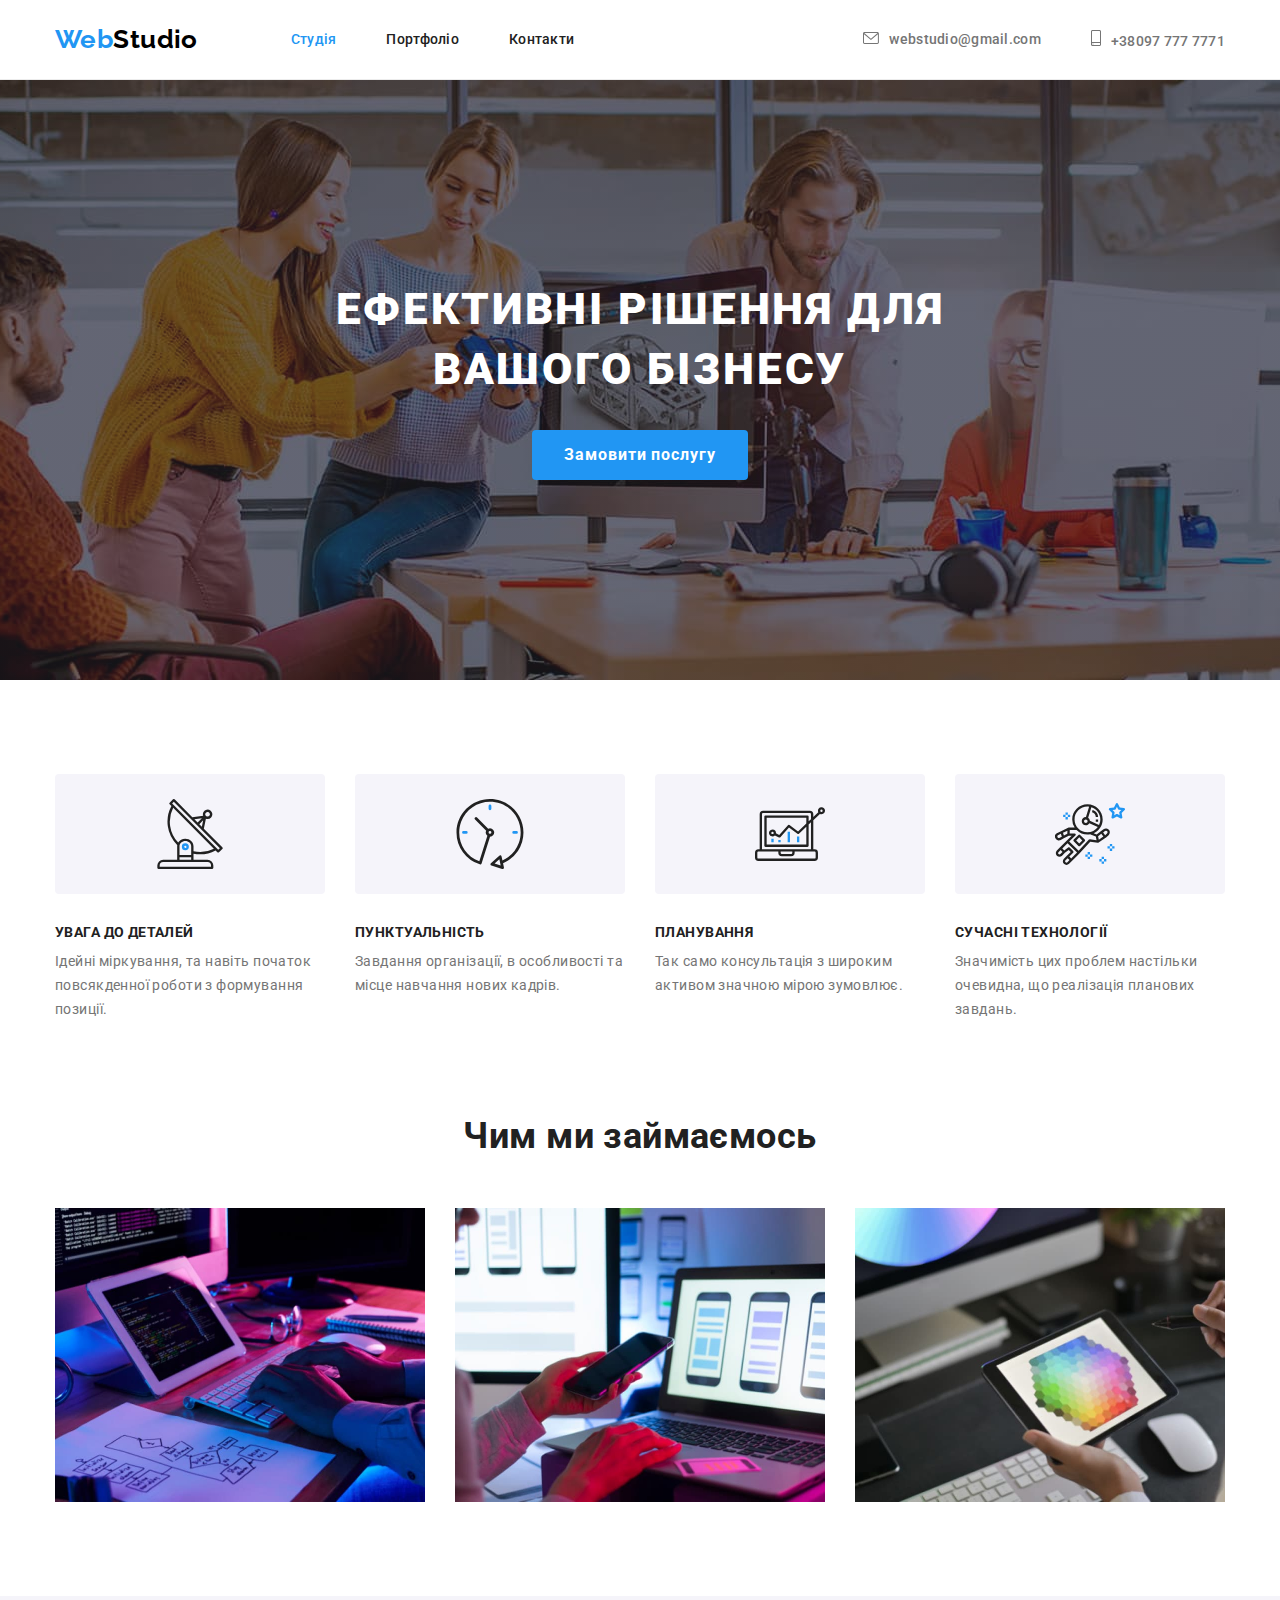
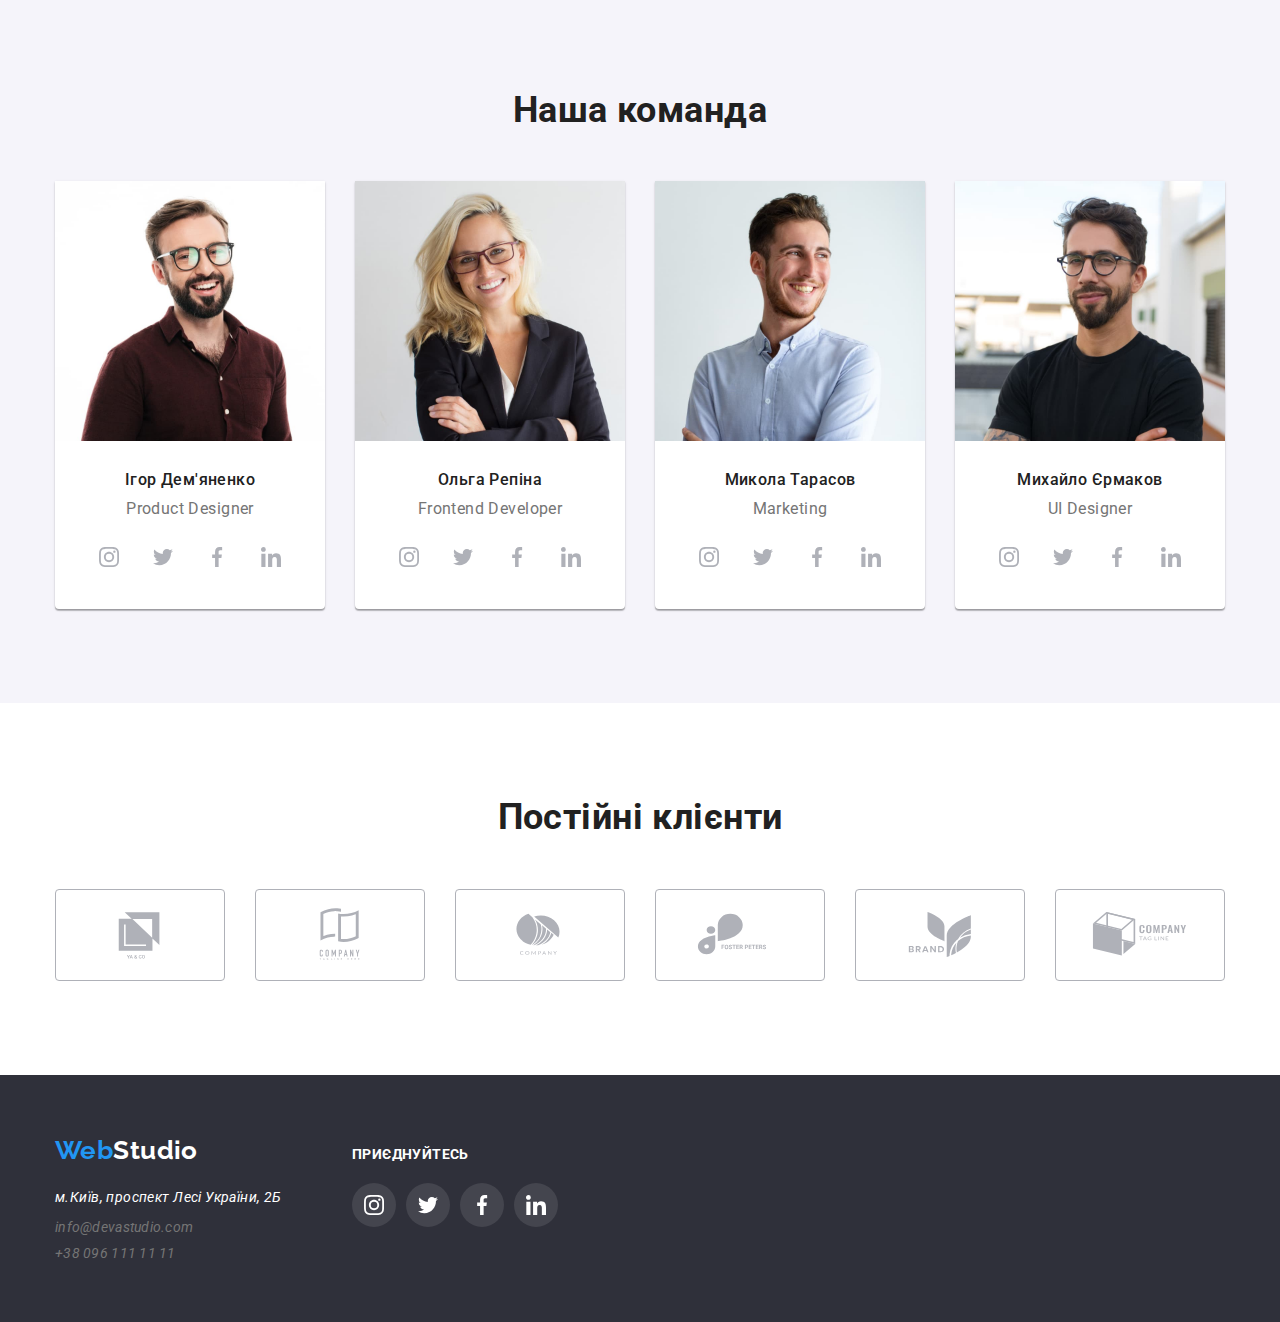
==== index.html @ 2c48ddda "Initial commit" ====
<!DOCTYPE html>
<html lang="uk">
  <head>
    <meta charset="UTF-8" />
    <meta http-equiv="X-UA-Compatible" content="IE=edge" />
    <meta name="viewport" content="width=device-width, initial-scale=1.0" />
    <link rel="preconnect" href="https://fonts.googleapis.com" />
    <link rel="preconnect" href="https://fonts.gstatic.com" crossorigin />
    <link
      href="https://fonts.googleapis.com/css2?family=Raleway:wght@700&family=Roboto:wght@400;500;700;900&display=swap"
      rel="stylesheet"
    />
    <link rel="stylesheet" href="./css/normalize.css" />
    <link rel="stylesheet" href="./css/styles.css" />
    <title>Home Work</title>
    <link rel="icon" type="image/x-icon" href="./images/ua.png" />
  </head>
  <body>
    <header class="header">
      <div class="container flex">
        <nav class="flex">
          <a href="./index.html" class="webstudio webstudio-header">
            Web<span class="studio">Studio</span>
          </a>
          <ul class="bar-flex">
            <li class="bar-item">
              <a href="./index.html" class="link current">Студія</a>
            </li>
            <li class="bar-item">
              <a href="./portfolio.html" class="link">Портфоліо</a>
            </li>
            <li class="bar-item"><a href="#" class="link">Контакти</a></li>
          </ul>
        </nav>
        <ul class="list-contact flex">
          <li class="contact">
            <a href="mailto:webstudio@gmail.com" class="link-contact">
              <svg class="header-mail-icon" width="16px" height="12px">
                <use href="./images/icons.svg#mail"></use></svg
              >webstudio@gmail.com</a
            >
          </li>
          <li class="contact">
            <a href="tel:+380977777771" class="link-contact">
              <svg class="header-tel-icon" width="10px" height="16px">
                <use href="./images/icons.svg#tel"></use></svg
              >+38097 777 7771</a
            >
          </li>
        </ul>
      </div>
    </header>
    <main>
      <section class="section about-overlay">
        <div class="container-title container">
          <h1 class="main-title">Ефективні рішення для вашого бізнесу</h1>
          <button type="button" class="btn">Замовити послугу</button>
        </div>
      </section>
      <section class="section">
        <div class="container">
          <h2 class="visually-hidden">Наші особливості</h2>
          <ul class="flex-box">
            <li class="about-box">
              <div class="about-icon-wrap">
                <svg class="about-icon">
                  <use
                    href="./images/icons.svg#antenna"
                    width="70"
                    height="70"
                  ></use>
                </svg>
              </div>
              <h3 class="title">Увага до деталей</h3>
              <p class="post">
                Ідейні міркування, та навіть початок повсякденної роботи з
                формування позиції.
              </p>
            </li>
            <li class="about-box">
              <div class="about-icon-wrap">
                <svg class="about-icon">
                  <use
                    href="./images/icons.svg#clock"
                    width="70"
                    height="70"
                  ></use>
                </svg>
              </div>
              <h3 class="title">Пунктуальність</h3>
              <p class="post">
                Завдання організації, в особливості та місце навчання нових
                кадрів.
              </p>
            </li>
            <li class="about-box">
              <div class="about-icon-wrap">
                <svg class="about-icon">
                  <use
                    href="./images/icons.svg#diagram"
                    width="70"
                    height="70"
                  ></use>
                </svg>
              </div>
              <h3 class="title">Планування</h3>
              <p class="post">
                Так само консультація з широким активом значною мірою зумовлює.
              </p>
            </li>
            <li class="about-box">
              <div class="about-icon-wrap">
                <svg class="about-icon">
                  <use
                    href="./images/icons.svg#astronaut"
                    width="70"
                    height="70"
                  ></use>
                </svg>
              </div>
              <h3 class="title">Сучасні технології</h3>
              <p class="post">
                Значимість цих проблем настільки очевидна, що реалізація
                планових завдань.
              </p>
            </li>
          </ul>
        </div>
      </section>
      <section class="section section-about">
        <div class="container">
          <h2 class="title-about">Чим ми займаємось</h2>
          <ul class="flex-about">
            <li>
              <img
                src="./images/box1.jpg"
                alt="Робота за компютером"
                width="370"
                height="290"
              />
            </li>
            <li>
              <img
                src="./images/box2.jpg"
                alt="Робота з телефоном"
                width="370"
                height="290"
              />
            </li>
            <li>
              <img
                src="./images/box3.jpg"
                alt="Робота на планшеті"
                width="370"
                height="290"
              />
            </li>
          </ul>
        </div>
      </section>
      <section class="section our-team">
        <div class="container">
          <h2 class="title-about">Наша команда</h2>
          <ul class="flex-team">
            <li class="team-card">
              <img
                src="./images/igor1.jpg"
                alt="Ігор Демяненко"
                width="270"
                height="260"
              />
              <div class="team-box">
                <h2 class="team-title">Ігор Дем'яненко</h2>
                <p class="team-subtitle">Product Designer</p>
                <ul class="team-socials-list list">
                  <li class="team-socials-item">
                    <a href="" class="team-socials-link link">
                      <svg
                        class="team-socials-icon"
                        aria-label="instagram"
                        width="20px"
                        height="20px"
                      >
                        <use href="./images/icons.svg#instagram"></use>
                      </svg>
                    </a>
                  </li>
                  <li class="team-socials-item">
                    <a href="" class="team-socials-link link">
                      <svg
                        class="team-socials-icon"
                        aria-label="twitter"
                        width="20px"
                        height="20px"
                      >
                        <use href="./images/icons.svg#twitter"></use>
                      </svg>
                    </a>
                  </li>
                  <li class="team-socials-item">
                    <a href="" class="team-socials-link link">
                      <svg
                        class="team-socials-icon"
                        aria-label="facebook"
                        width="20px"
                        height="20px"
                      >
                        <use href="./images/icons.svg#facebook"></use>
                      </svg>
                    </a>
                  </li>
                  <li class="team-socials-item">
                    <a href="" class="team-socials-link">
                      <svg
                        class="team-socials-icon"
                        aria-label="linkedin"
                        width="20px"
                        height="20px"
                      >
                        <use href="./images/icons.svg#linkedin"></use>
                      </svg>
                    </a>
                  </li>
                </ul>
              </div>
            </li>

            <li class="team-card">
              <img
                src="./images/olga2.jpg"
                alt="Ольга Репіна"
                width="270"
                height="260"
              />
              <div class="team-box">
                <h2 class="team-title">Ольга Репіна</h2>
                <p class="team-subtitle">Frontend Developer</p>
                <ul class="team-socials-list list">
                  <li class="team-socials-item">
                    <a href="" class="team-socials-link link">
                      <svg
                        class="team-socials-icon"
                        aria-label="instagram"
                        width="20px"
                        height="20px"
                      >
                        <use href="./images/icons.svg#instagram"></use>
                      </svg>
                    </a>
                  </li>
                  <li class="team-socials-item">
                    <a href="" class="team-socials-link link">
                      <svg
                        class="team-socials-icon"
                        aria-label="twitter"
                        width="20px"
                        height="20px"
                      >
                        <use href="./images/icons.svg#twitter"></use>
                      </svg>
                    </a>
                  </li>
                  <li class="team-socials-item">
                    <a href="" class="team-socials-link link">
                      <svg
                        class="team-socials-icon"
                        aria-label="facebook"
                        width="20px"
                        height="20px"
                      >
                        <use href="./images/icons.svg#facebook"></use>
                      </svg>
                    </a>
                  </li>
                  <li class="team-socials-item">
                    <a href="" class="team-socials-link">
                      <svg
                        class="team-socials-icon"
                        aria-label="linkedin"
                        width="20px"
                        height="20px"
                      >
                        <use href="./images/icons.svg#linkedin"></use>
                      </svg>
                    </a>
                  </li>
                </ul>
              </div>
            </li>
            <li class="team-card">
              <img
                src="./images/mikola3.jpg"
                alt="Микола Тарасов"
                width="270"
                height="260"
              />
              <div class="team-box">
                <h2 class="team-title">Микола Тарасов</h2>
                <p class="team-subtitle">Marketing</p>
                <ul class="team-socials-list list">
                  <li class="team-socials-item">
                    <a href="" class="team-socials-link link">
                      <svg
                        class="team-socials-icon"
                        aria-label="instagram"
                        width="20px"
                        height="20px"
                      >
                        <use href="./images/icons.svg#instagram"></use>
                      </svg>
                    </a>
                  </li>
                  <li class="team-socials-item">
                    <a href="" class="team-socials-link link">
                      <svg
                        class="team-socials-icon"
                        aria-label="twitter"
                        width="20px"
                        height="20px"
                      >
                        <use href="./images/icons.svg#twitter"></use>
                      </svg>
                    </a>
                  </li>
                  <li class="team-socials-item">
                    <a href="" class="team-socials-link link">
                      <svg
                        class="team-socials-icon"
                        aria-label="facebook"
                        width="20px"
                        height="20px"
                      >
                        <use href="./images/icons.svg#facebook"></use>
                      </svg>
                    </a>
                  </li>
                  <li class="team-socials-item">
                    <a href="" class="team-socials-link">
                      <svg
                        class="team-socials-icon"
                        aria-label="linkedin"
                        width="20px"
                        height="20px"
                      >
                        <use href="./images/icons.svg#linkedin"></use>
                      </svg>
                    </a>
                  </li>
                </ul>
              </div>
            </li>
            <li class="team-card">
              <img
                src="./images/miha4.jpg"
                alt="Михайло Єрмаков"
                width="270"
                height="260"
              />
              <div class="team-box">
                <h2 class="team-title">Михайло Єрмаков</h2>
                <p class="team-subtitle">UI Designer</p>
                <ul class="team-socials-list list">
                  <li class="team-socials-item">
                    <a href="" class="team-socials-link link">
                      <svg
                        class="team-socials-icon"
                        aria-label="instagram"
                        width="20px"
                        height="20px"
                      >
                        <use href="./images/icons.svg#instagram"></use>
                      </svg>
                    </a>
                  </li>
                  <li class="team-socials-item">
                    <a href="" class="team-socials-link link">
                      <svg
                        class="team-socials-icon"
                        aria-label="twitter"
                        width="20px"
                        height="20px"
                      >
                        <use href="./images/icons.svg#twitter"></use>
                      </svg>
                    </a>
                  </li>
                  <li class="team-socials-item">
                    <a href="" class="team-socials-link link">
                      <svg
                        class="team-socials-icon"
                        aria-label="facebook"
                        width="20px"
                        height="20px"
                      >
                        <use href="./images/icons.svg#facebook"></use>
                      </svg>
                    </a>
                  </li>
                  <li class="team-socials-item">
                    <a href="" class="team-socials-link">
                      <svg
                        class="team-socials-icon"
                        aria-label="linkedin"
                        width="20px"
                        height="20px"
                      >
                        <use href="./images/icons.svg#linkedin"></use>
                      </svg>
                    </a>
                  </li>
                </ul>
              </div>
            </li>
          </ul>
        </div>
      </section>
      <!-- ==================CLIENTS NEWWW ====================-->
      <section class="clients section">
        <div class="container">
          <h2 class="title-about">Постійні клієнти</h2>
          <ul class="clients-list">
            <li class="clients-item">
              <a class="clients-link link" href="">
                <svg class="clients-icon" width="106px" height="60px">
                  <use href="./images/icons.svg#client-1"></use>
                </svg>
              </a>
            </li>
            <li class="clients-item">
              <a class="clients-link link" href="">
                <svg class="clients-icon" width="106px" height="60px">
                  <use href="./images/icons.svg#client-2"></use>
                </svg>
              </a>
            </li>
            <li class="clients-item">
              <a class="clients-link link" href="">
                <svg class="clients-icon" width="106px" height="60px">
                  <use href="./images/icons.svg#client-3"></use>
                </svg>
              </a>
            </li>
            <li class="clients-item">
              <a class="clients-link link" href="">
                <svg class="clients-icon" width="106px" height="60px">
                  <use href="./images/icons.svg#client-4"></use>
                </svg>
              </a>
            </li>
            <li class="clients-item">
              <a class="clients-link link" href="">
                <svg class="clients-icon" width="106px" height="60px">
                  <use href="./images/icons.svg#client-5"></use>
                </svg>
              </a>
            </li>
            <li class="clients-item">
              <a class="clients-link link" href="">
                <svg class="clients-icon" width="106px" height="60px">
                  <use href="./images/icons.svg#client-6"></use>
                </svg>
              </a>
            </li>
          </ul>
        </div>
      </section>
    </main>
    <footer class="footer">
      <div class="container foot-flex">
        <div class="footer-contacts">
          <a href="./index.html" class="webstudio-foot">
            Web<span class="studio1">Studio</span>
          </a>
          <address>
            <ul class="contact-footer">
              <li class="contact-footer-list">
                <a
                  href="https://goo.gl/maps/MZTLetNRjhChJhsN8"
                  target="_blank"
                  rel="noopener noreferrer nofollow"
                  class="address"
                >
                  м.Київ, проспект Лесі України, 2Б
                </a>
              </li>
              <li class="contact contact-footer-list">
                <a
                  href="mailto:info@devstudio.com"
                  lang="en"
                  class="link-contact link-contact-foot"
                >
                  info@devastudio.com
                </a>
              </li>
              <li class="contact contact-footer-list">
                <a
                  href="tel:+380961111111"
                  class="link-contact link-contact-foot"
                  >+38 096 111 11 11</a
                >
              </li>
            </ul>
          </address>
        </div>
        <div class="footer-social">
          <strong class="footer-box-title">приєднуйтесь</strong>
          <ul class="footer-socials-list">
            <li class="footer-socials-item">
              <a href="" class="footer-socials-link link">
                <svg class="footer-socials-icon" width="20px" height="20px">
                  <use href="./images/icons.svg#instagram"></use>
                </svg>
              </a>
            </li>
            <li class="footer-socials-item">
              <a href="" class="footer-socials-link link">
                <svg class="footer-socials-icon" width="20px" height="20px">
                  <use href="./images/icons.svg#twitter"></use>
                </svg>
              </a>
            </li>
            <li class="footer-socials-item">
              <a href="" class="footer-socials-link link">
                <svg class="footer-socials-icon" width="20px" height="20px">
                  <use href="./images/icons.svg#facebook"></use>
                </svg>
              </a>
            </li>
            <li class="footer-socials-item">
              <a href="" class="footer-socials-link">
                <svg class="footer-socials-icon" width="20px" height="20px">
                  <use href="./images/icons.svg#linkedin"></use>
                </svg>
              </a>
            </li>
          </ul>
        </div>
      </div>
    </footer>
    <!-- ==================JS========================== -->
  </body>
</html>
---- css/styles.css ----
/**VARIABLE**/

:root {
   --main-color: #212121;
   --text-size: 14px;
   --letter-spacing: 0.03em;
   --title-color: #757575;
   --main-backround: #FFF;
   --secondary-background: #2F303A;
   --third-background: #F5F4FA;
   --black-color: #000;
   --blue-color: #2196F3;
   --social-color: #AFB1B8;
   --social-background: #2196F3;
   --footer-socials: rgba(255, 255, 255, 0.1);
   ;
   --primary-font: 'Roboto',
      sans-serif;
   --secondary-font: 'Raleway',
      sans-serif;
   --conteiner-size: 1200px;
}

body {
   font-family: var(--primary-font);
   font-size: var(--text-size);
   letter-spacing: var(--letter-spacing);
   background-color: var(--main-background);
   font-style: normal;
}

ul {
   list-style: none;
}

h1,
h2,
h3,
h4,
p,
ul {
   margin: 0;
   padding: 0;
}

a {
   text-decoration: none;
   /* font-style: normal; */
}

img {
   display: block;
   max-width: 100%;
   height: auto;
}

/* ==================Header============================ */
.container {
   width: 1200px;
   padding: 0 15px;
   margin-left: auto;
   margin-right: auto;
}

.flex {
   display: flex;
   align-items: center;
}

.list-contact {
   margin-left: auto;
}

.header {
   height: 80px;
   border-bottom: 1px solid #ECECEC;
}

.bar-flex {
   display: flex;
}

.bar-flex .bar-item:not(:last-child) {
   margin-right: 50px;
}

.list-contact .contact:not(:last-child) {
   margin-right: 50px;
}

/* ================================================== */

.section {
   padding: 94px 0;
}

/* ============================WebStudio=============================== */

.webstudio,
.webstudio-foot {
   font-family: var(--secondary-font);
   font-weight: 700;
   font-size: 26px;
   line-height: 1.19;
   color: var(--blue-color);
}

.webstudio-header {
   margin-right: 93px;
   padding-top: 24px;
   padding-bottom: 25px;
}

.studio {
   color: var(--black-color);
}

.studio1 {
   color: var(--main-backround);
}

.link {
   color: var(--main-color);
}

.link-contact,
.link-contact-footer {
   color: var(--title-color);
}

.link,
.link-contact {
   font-size: var(--text-size);
   line-height: 1.14;
   letter-spacing: 0.02em;
   font-weight: 500;
}

.contact {
   color: var(--title-color);
   font-weight: 500;
}

/* =============icons=============== */
.header-tel-icon,
.header-mail-icon {
   margin-right: 10px;
   fill: currentColor;
}

.current {
   color: var(--blue-color);
}

.link:hover,
.link-contact:hover,
.link-contact-footer:hover,
.link:focus,
.link-contact:focus,
.link-contact-footer:focus {
   color: var(--blue-color);
}

.container-title {
   text-align: center;
}

.about-overlay {
   max-width: 1600px;
   height: 600px;
   background-color: var(--secondary-background);
   padding: 200px 0;
   margin-left: auto;
   margin-right: auto;
   background-image: linear-gradient(rgba(47, 48, 58, 0.4),
         rgba(47, 48, 58, 0.4)),
      url('../images/back-img.jpg');
   background-repeat: no-repeat;
   background-position: center;
}

.main-title {
   text-transform: uppercase;
   font-weight: 900;
   font-size: 44px;
   line-height: 1.36;
   letter-spacing: 0.06em;
   color: var(--main-backround);
   margin-bottom: 30px;
   width: 696px;
   margin-left: auto;
   margin-right: auto;
}

.btn {
   font-family: inherit;
   cursor: pointer;
   font-weight: 700;
   font-size: 16px;
   background-color: var(--blue-color);
   color: var(--main-backround);
   padding: 10px 32px;
   border: none;
   border-radius: 4px;
   letter-spacing: 0.06em;
   line-height: 30px;
}

.btn:hover,
btn:focus {
   box-shadow: 0px 4px 4px rgba(0, 0, 0, 0.15);
   background-color: #1270bd;
   transition: 0.3s;
}

/* ==================================================================== */
.visually-hidden {
   position: absolute;
   white-space: nowrap;
   width: 1px;
   height: 1px;
   overflow: hidden;
   border: 0;
   padding: 0;
   clip: rect(0 0 0 0);
   clip-path: inset(50%);
   margin: -1px;
}

/* =========icons=========== */
.about-icon-wrap {
   display: flex;
   justify-content: center;
   align-items: center;
   width: 270px;
   height: 120px;
   margin-bottom: 30px;
   background: var(--third-background);
   border-radius: 4px;
}

.about-icon {
   width: 70px;
   height: 70px;
}

.flex-box {
   display: flex;
   gap: 30px;
}

.about-box {
   width: 270px;
}

.section-about {
   padding-top: 0;
}

.title {
   font-weight: 700;
   font-size: var(--text-size);
   line-height: 16px;
   text-transform: uppercase;
   color: var(--main-color);
   margin-bottom: 10px;
}

.post {
   font-size: var(--text-size);
   line-height: 1.71;
   color: var(--title-color);
}

.title-about {
   font-weight: 700;
   font-size: 36px;
   line-height: 1.16;
   color: var(--main-color);
   text-align: center;
   margin: 0 0 50px;
}

.flex-about {
   display: flex;
   gap: 30px;
   margin: 0;
   padding: 0;
}

/* =================================================== */
.our-team {
   background-color: var(--third-background);
}

.team-title {
   font-weight: 500;
   font-size: 16px;
   line-height: 1.18;
   color: var(--main-color);
   margin-top: 30px;
   margin-bottom: 10px;
}

.team-subtitle {
   color: var(--title-color);
   font-size: 16px;
   line-height: 1.18;
   margin-bottom: 16px;
}

.team-card {
   background: #FFFFFF;
   box-shadow: 0px 1px 3px rgba(0, 0, 0, 0.12), 0px 1px 1px rgba(0, 0, 0, 0.14), 0px 2px 1px rgba(0, 0, 0, 0.2);
   border-radius: 0px 0px 4px 4px;
   text-align: center;
}

.flex-team {
   display: flex;
   gap: 30px;
}

/* =========social-link=================== */

.team-socials-list {
   display: flex;
   justify-content: center;
   margin: 16px auto 0;
}

.team-socials-item {
   width: 44px;
   height: 44px;
}

.team-socials-link {
   display: flex;
   justify-content: center;
   align-items: center;
   width: 100%;
   height: 100%;
   color: var(--social-color);
}

.team-socials-item:not(:last-child),
.footer-socials-item:not(:last-child) {
   margin-right: 10px;
}

.team-socials-link:hover,
.team-socials-link:focus {
   border-radius: 50px;
   background-color: var(--social-background);
   color: var(--main-backround);
}

.team-socials-icon {
   fill: currentColor;
}


/* ======================Clients================================ */

.clients-list {
   display: flex;
}

.clients-item {
   width: 170px;
   height: 92px;
}

.clients-item:not(:last-child) {
   margin-right: 30px;
}

.clients-link {
   display: flex;
   justify-content: center;
   align-items: center;
   width: 100%;
   height: 100%;
   color: var(--social-color);
   border: 1px solid var(--social-color);
   border-radius: 4px;
}

.clients-icon {
   fill: currentColor;
}

.clients-link:hover,
.clients-link:focus {
   color: var(--social-background);
   border: 1px solid var(--social-background);
}

/* ============================================================ */
.address {
   font-size: var(--text-size);
   line-height: 1.71;
   color: var(--main-backround);
}

.btn-portfolio {
   font-family: inherit;
   background-color: var(--third-background);
   border-radius: 4px;
   border: none;
   padding: 6px 22px;
   font-weight: 500;
   font-size: 16px;
   line-height: 26px;
   text-align: center;
   cursor: pointer;
   letter-spacing: 0.03em;
}

.buttons {
   display: flex;
   gap: 9px;
   justify-content: center;
   margin-bottom: 50px;
}

.btn-portfolio:hover,
.btn-portfolio:focus {
   color: var(--main-backround);
   background-color: var(--blue-color);
   box-shadow: 0px 3px 1px rgba(0, 0, 0, 0.1),
      0px 1px 2px rgba(0, 0, 0, 0.08),
      0px 2px 2px rgba(0, 0, 0, 0.12);
   transition: 400ms;
}

/* =====================Cards================================ */
.work-container {
   width: 1200px;
   margin: 0 auto;
   padding: 0 15px;
}

.list {
   margin-bottom: 30px;
}

.work-list {
   display: flex;
   flex-wrap: wrap;
   gap: 30px;
   justify-content: center;
}

.work-item {
   width: 370px;
}

.work-title {
   font-weight: 700;
   font-size: 18px;
   line-height: 2;
   letter-spacing: 0.06em;
   margin-bottom: 4px;
   color: var(--main-color);
}

.project-box {
   padding: 20px 24px;
   border: 1px solid #EEEEEE;
   border-top: none;
}

.project-card {
   display: block;

}

.project-card:hover,
.project-card:focus {
   box-shadow: 0px 1px 1px rgba(0, 0, 0, 0.12), 0px 4px 4px rgba(0, 0, 0, 0.06), 1px 4px 6px rgba(0, 0, 0, 0.16);
}

.about-subtitle {
   color: var(--title-color);
   font-size: 16px;
   line-height: 1.87;
}

.visually-hidden {
   position: absolute;
   width: 1px;
   height: 1px;
   margin: -1px;
   padding: 0;
   overflow: hidden;
   border: 0;
   clip: rect(0 0 0 0);
}

.link-contact-footer {
   font-weight: 400;
   font-size: var(--text-size);
   line-height: 1.14;
   letter-spacing: 0.02em;
}

/* ================================================ */

.footer {
   background-color: var(--secondary-background);
   padding: 60px 0;
}

.contact-footer {
   padding-left: 0px;
   margin-top: 20px;
}

.contact-footer-list:not(:last-child) {
   margin-bottom: 9px;
}

.link-contact-foot {
   font-weight: normal;
}

.footer-box-title {
   font-weight: 700;
   line-height: 1.14;
   text-transform: uppercase;
   color: var(--main-backround);
}

.footer-socials-list {
   display: flex;
   justify-content: center;
   width: 206px;
   height: 44px;
   margin-top: 20px;
}

.footer-socials-item:not(:last-child) {
   margin-right: 10px;
}

.footer-socials-link {
   display: flex;
   justify-content: center;
   align-items: center;
   width: 44px;
   height: 44px;
   color: var(--main-backround);
   border-radius: 50px;
   background-color: var(--footer-socials);
}

.footer-socials-icon {
   fill: currentColor;
}

.footer-socials-link:hover,
.footer-socials-link:focus {
   background-color: var(--social-background);
   color: var(--main-backround);
}

.foot-flex {
   display: flex;
   align-items: baseline;
}

.footer-social {
   margin-left: 70px;
}
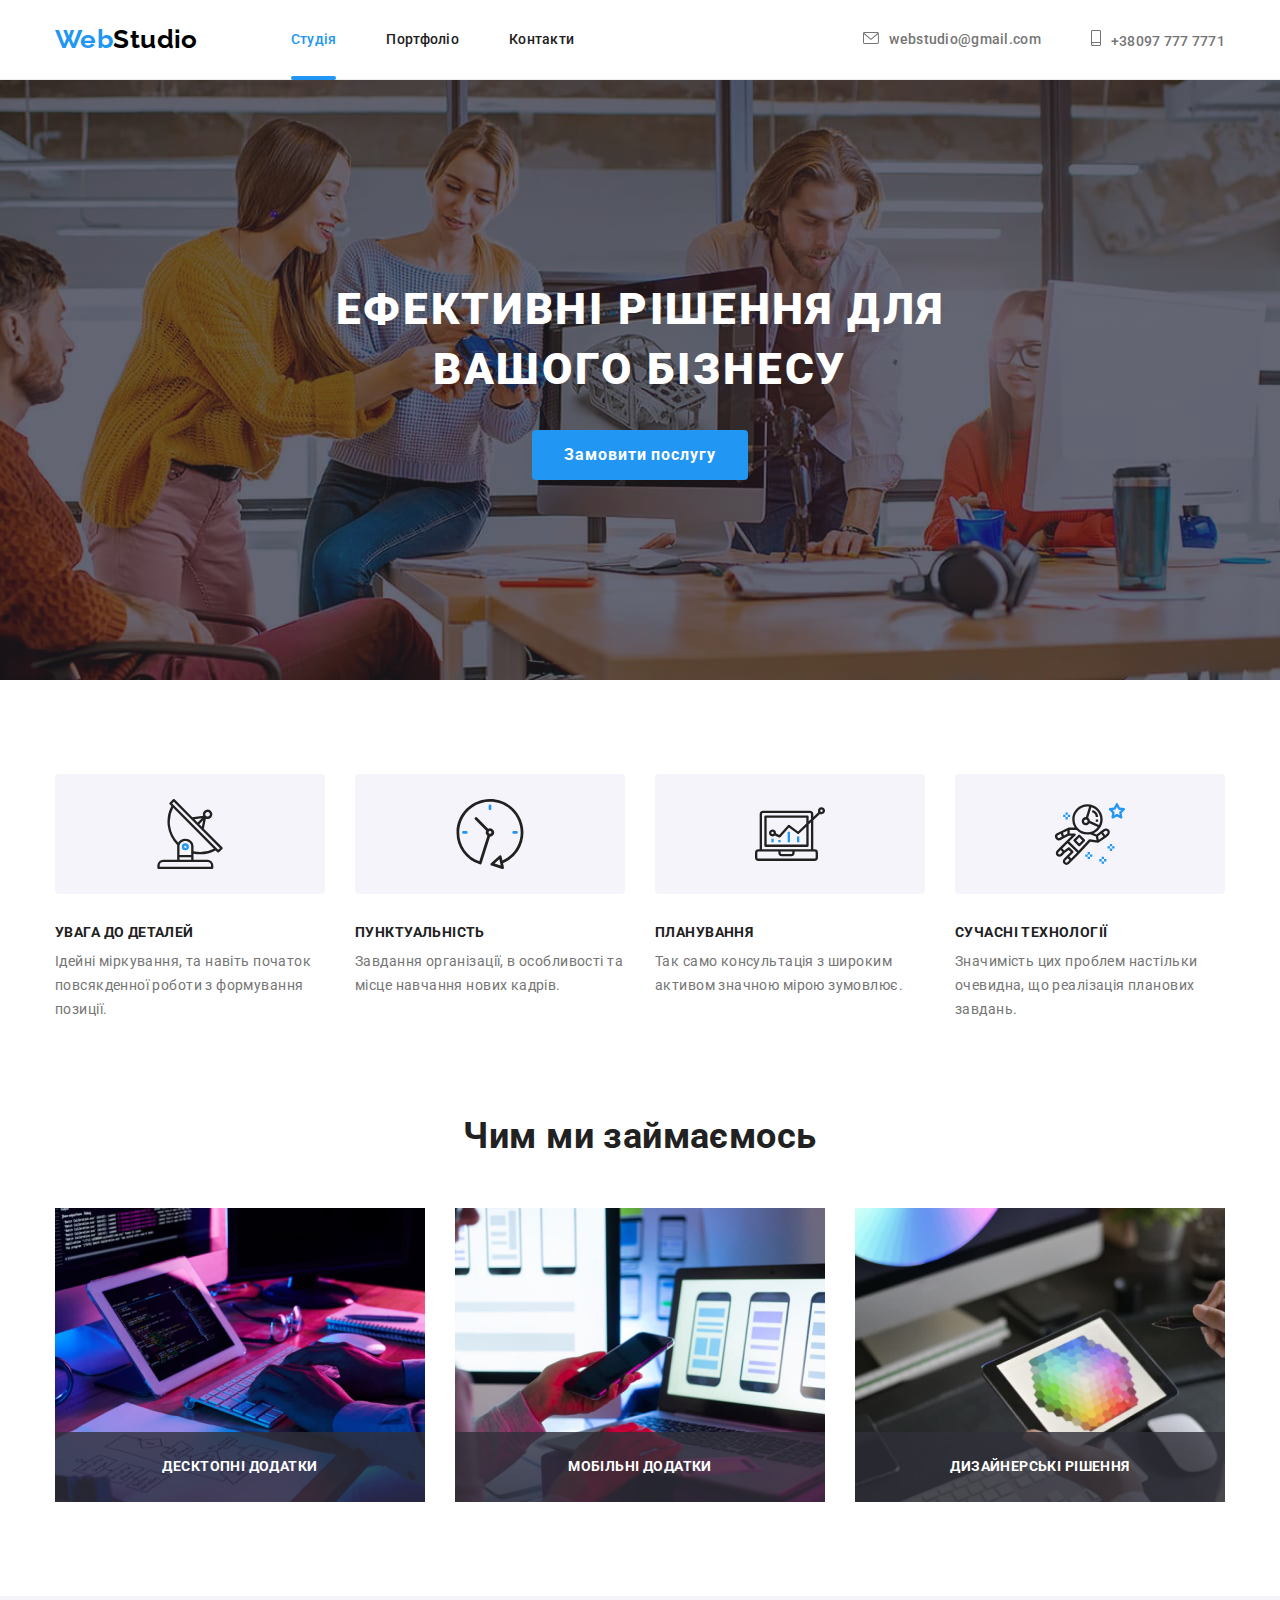
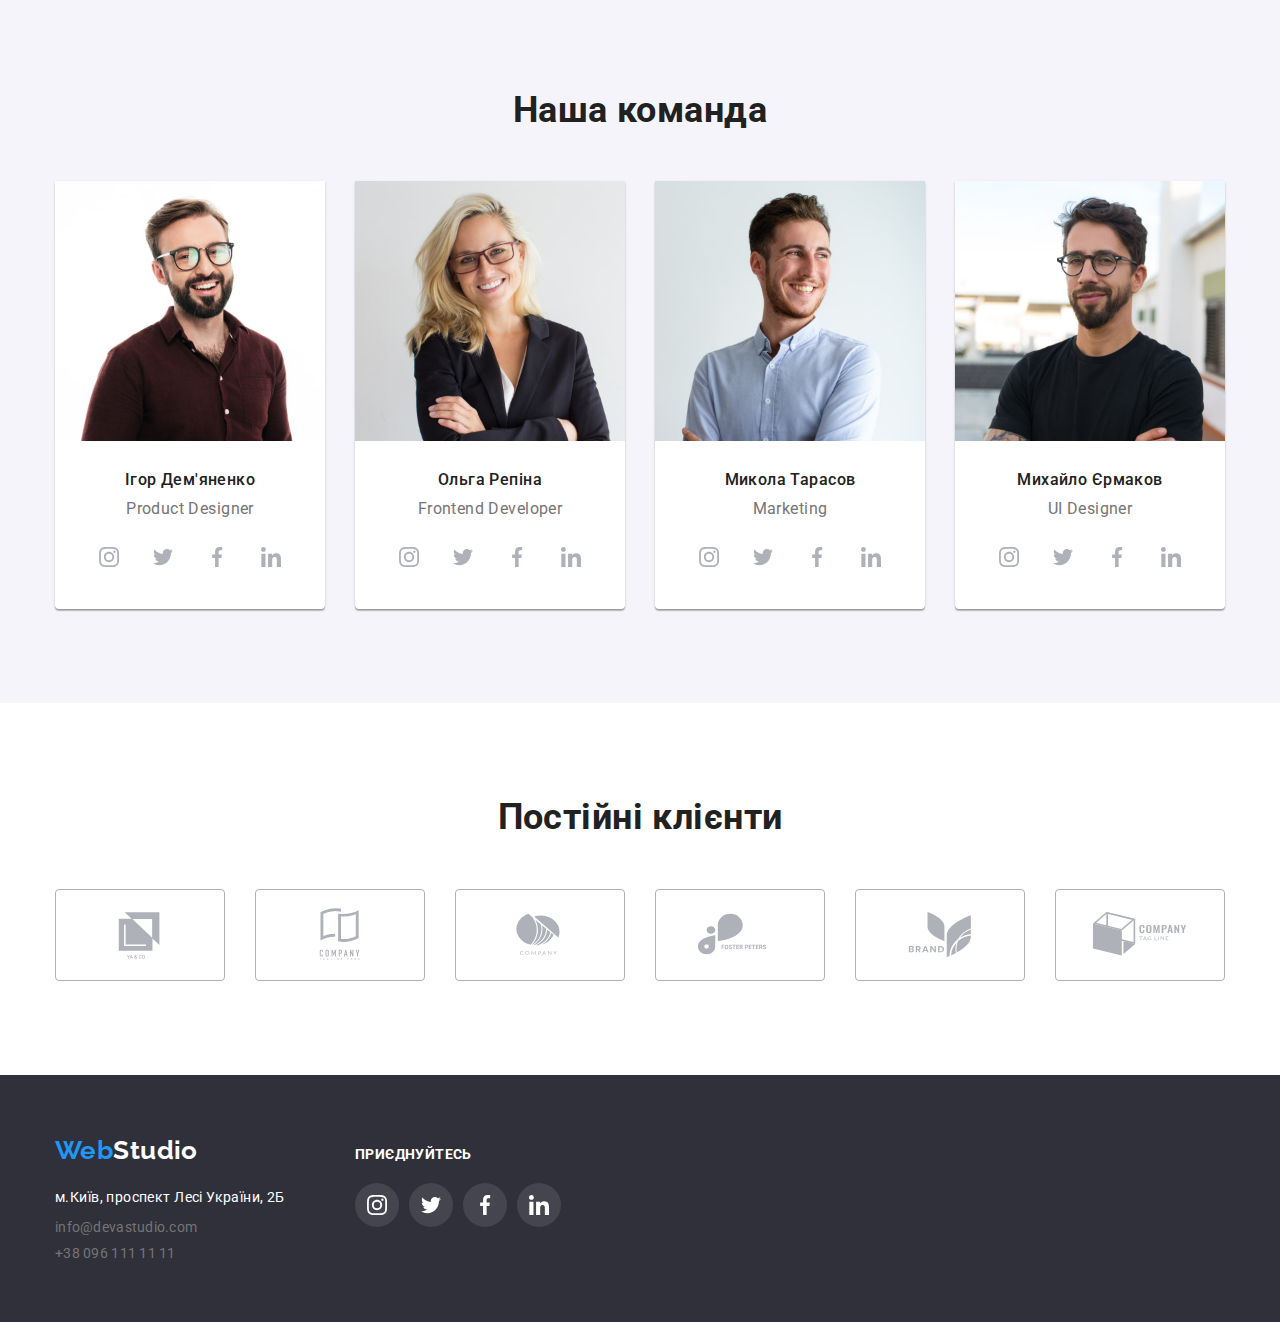
==== commit 37acf364: "underscore" ====
--- a/index.html
+++ b/index.html
@@ -24,12 +24,14 @@
           </a>
           <ul class="bar-flex">
             <li class="bar-item">
-              <a href="./index.html" class="link current">Студія</a>
+              <a href="./index.html" class="link underscore current">Студія</a>
             </li>
             <li class="bar-item">
-              <a href="./portfolio.html" class="link">Портфоліо</a>
-            </li>
-            <li class="bar-item"><a href="#" class="link">Контакти</a></li>
+              <a href="./portfolio.html" class="link underscore">Портфоліо</a>
+            </li>
+            <li class="bar-item">
+              <a href="#contact" class="link underscore">Контакти</a>
+            </li>
           </ul>
         </nav>
         <ul class="list-contact flex">
@@ -130,34 +132,45 @@
       <section class="section section-about">
         <div class="container">
           <h2 class="title-about">Чим ми займаємось</h2>
+
           <ul class="flex-about">
             <li>
-              <img
-                src="./images/box1.jpg"
-                alt="Робота за компютером"
-                width="370"
-                height="290"
-              />
+              <div class="about-signature-item">
+                <img
+                  src="./images/box1.jpg"
+                  alt="Робота за компютером"
+                  width="370"
+                  height="290"
+                />
+                <p class="about-signature">Десктопні додатки</p>
+              </div>
             </li>
             <li>
-              <img
-                src="./images/box2.jpg"
-                alt="Робота з телефоном"
-                width="370"
-                height="290"
-              />
+              <div class="about-signature-item">
+                <img
+                  src="./images/box2.jpg"
+                  alt="Робота з телефоном"
+                  width="370"
+                  height="290"
+                />
+                <p class="about-signature">Мобільні додатки</p>
+              </div>
             </li>
             <li>
-              <img
-                src="./images/box3.jpg"
-                alt="Робота на планшеті"
-                width="370"
-                height="290"
-              />
+              <div class="about-signature-item">
+                <img
+                  src="./images/box3.jpg"
+                  alt="Робота на планшеті"
+                  width="370"
+                  height="290"
+                />
+                <p class="about-signature">Дизайнерські рішення</p>
+              </div>
             </li>
           </ul>
         </div>
       </section>
+      <!-- =======================OUR TEAM====================== -->
       <section class="section our-team">
         <div class="container">
           <h2 class="title-about">Наша команда</h2>
@@ -466,7 +479,7 @@
       </section>
     </main>
     <footer class="footer">
-      <div class="container foot-flex">
+      <div class="container foot-flex" id="contact">
         <div class="footer-contacts">
           <a href="./index.html" class="webstudio-foot">
             Web<span class="studio1">Studio</span>
--- a/css/styles.css
+++ b/css/styles.css
@@ -11,9 +11,8 @@
    --black-color: #000;
    --blue-color: #2196F3;
    --social-color: #AFB1B8;
-   --social-background: #2196F3;
    --footer-socials: rgba(255, 255, 255, 0.1);
-   ;
+   --overlay-background: rgba(47, 48, 58, 0.8);
    --primary-font: 'Roboto',
       sans-serif;
    --secondary-font: 'Raleway',
@@ -45,7 +44,7 @@
 
 a {
    text-decoration: none;
-   /* font-style: normal; */
+   font-style: normal;
 }
 
 img {
@@ -87,6 +86,27 @@
 .list-contact .contact:not(:last-child) {
    margin-right: 50px;
 }
+
+/* ==================underscore===================== */
+
+.underscore {
+   position: relative;
+   padding-bottom: 32px;
+   padding-top: 32px;
+}
+
+.underscore.current::after {
+   content: '';
+   position: absolute;
+   display: block;
+   width: 100%;
+   height: 4px;
+
+   bottom: -1px;
+   border-radius: 2px;
+   background-color: var(--blue-color);
+}
+
 
 /* ================================================== */
 
@@ -321,6 +341,30 @@
    gap: 30px;
 }
 
+/* ==================Signature============== */
+
+.about-signature-item {
+   position: relative;
+}
+
+.about-signature {
+   position: absolute;
+   left: 0;
+   bottom: 0;
+   display: flex;
+   justify-content: center;
+   align-items: center;
+   width: 100%;
+   height: 70px;
+   font-weight: 700;
+   line-height: 1.14;
+   text-transform: uppercase;
+   color: var(--main-backround);
+   background-color: var(--overlay-background);
+}
+
+
+
 /* =========social-link=================== */
 
 .team-socials-list {
@@ -351,7 +395,7 @@
 .team-socials-link:hover,
 .team-socials-link:focus {
    border-radius: 50px;
-   background-color: var(--social-background);
+   background-color: var(--blue-color);
    color: var(--main-backround);
 }
 
@@ -392,8 +436,8 @@
 
 .clients-link:hover,
 .clients-link:focus {
-   color: var(--social-background);
-   border: 1px solid var(--social-background);
+   color: var(--blue-color);
+   border: 1px solid var(--blue-color);
 }
 
 /* ============================================================ */
@@ -561,7 +605,7 @@
 
 .footer-socials-link:hover,
 .footer-socials-link:focus {
-   background-color: var(--social-background);
+   background-color: var(--blue-color);
    color: var(--main-backround);
 }
 
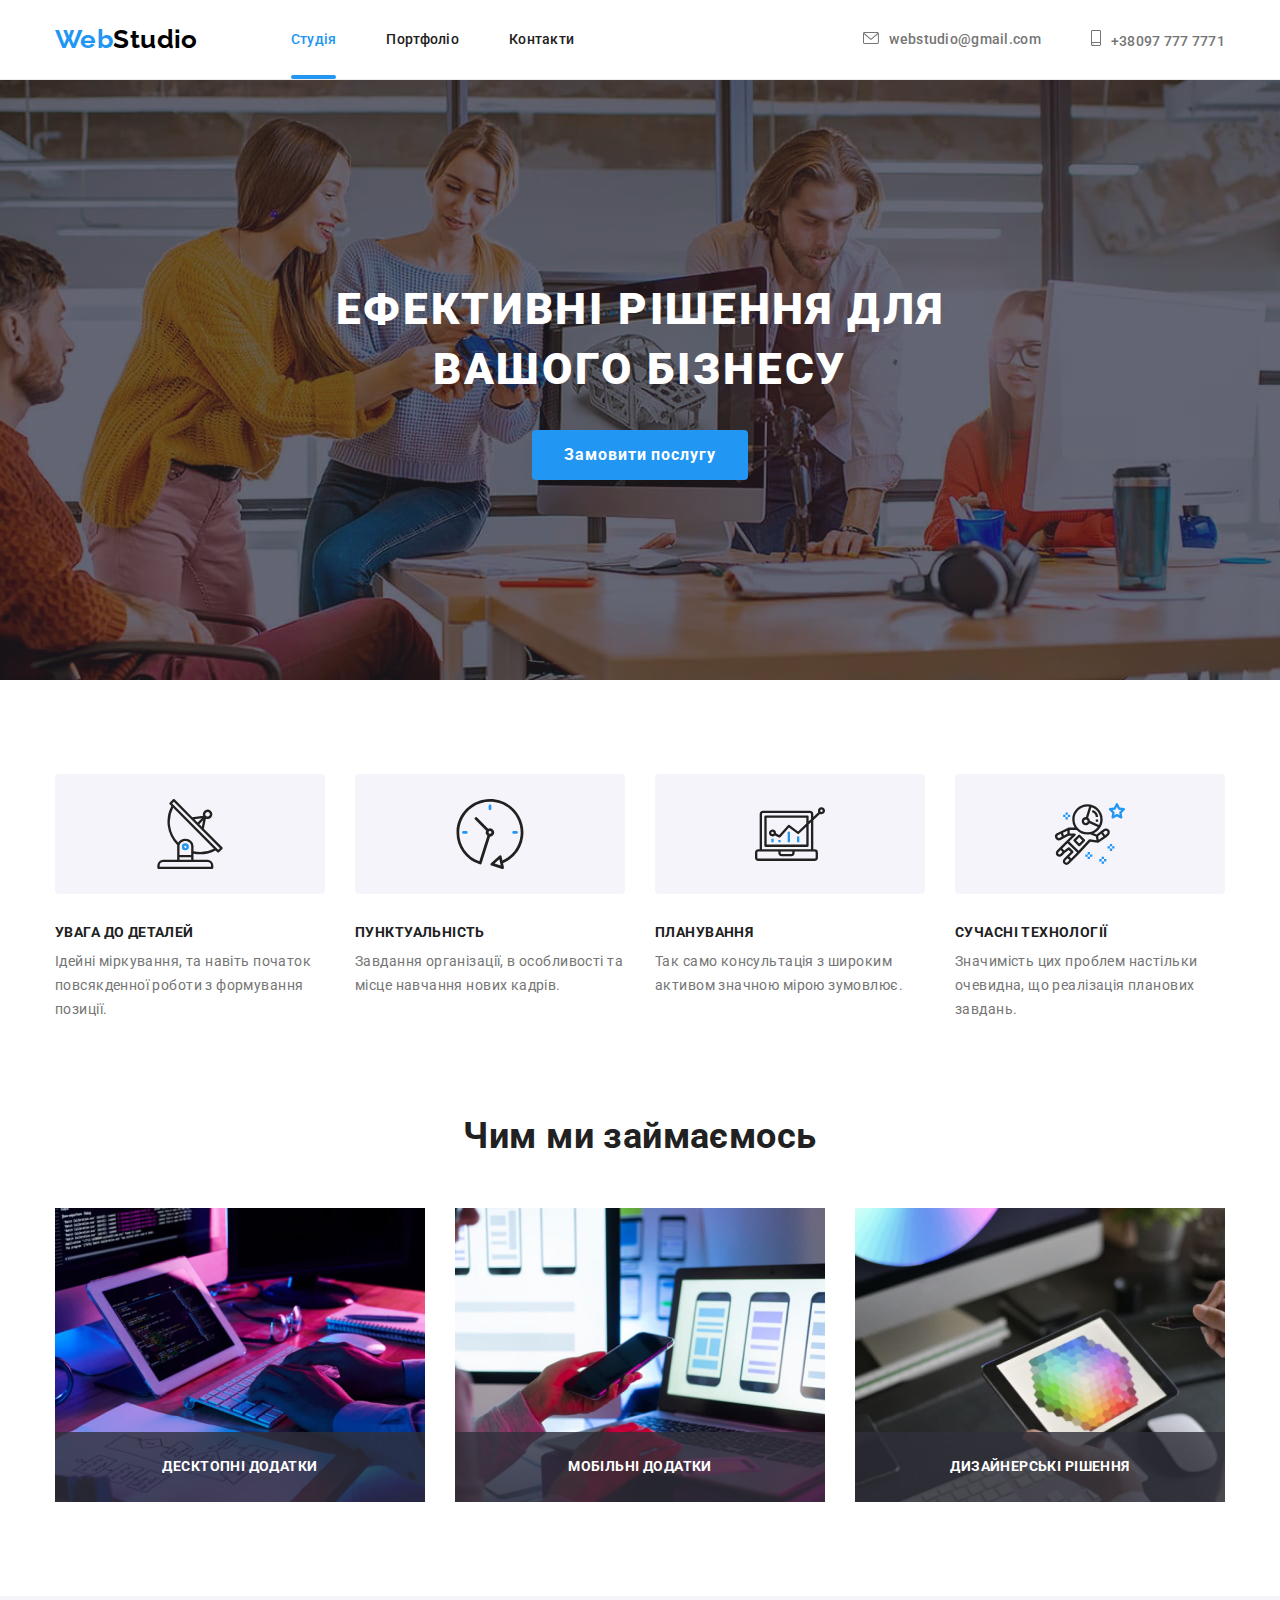
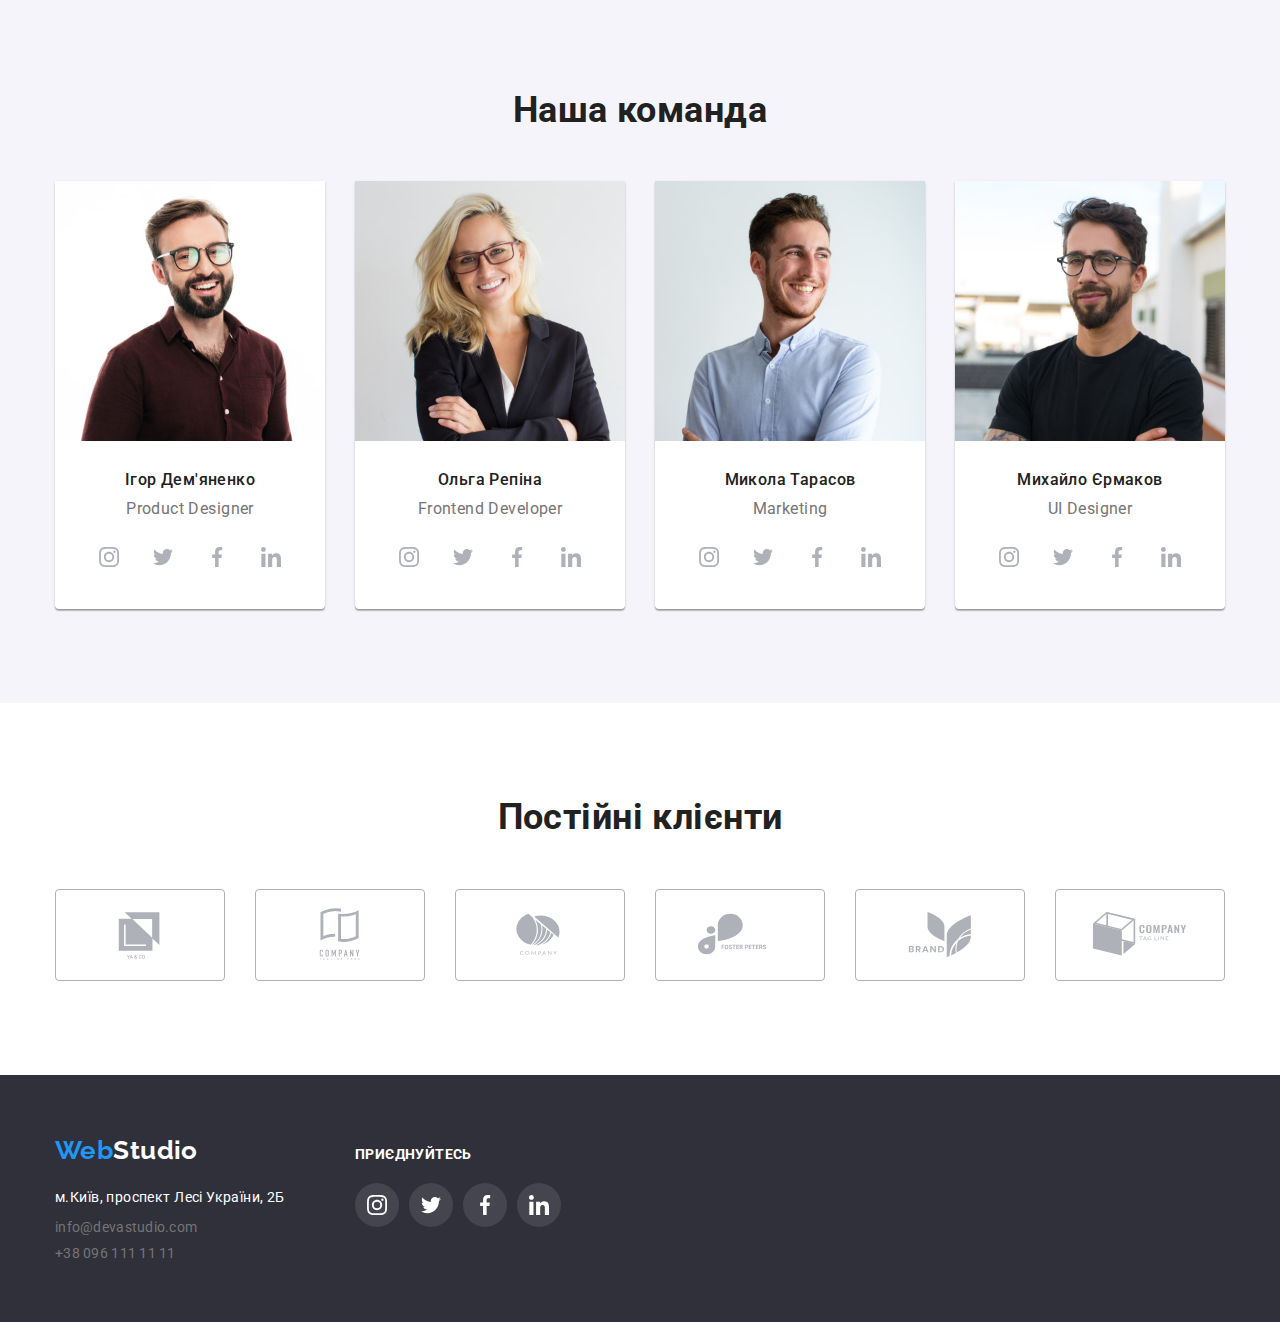
==== commit 42adaa0e: "update" ====
--- a/index.html
+++ b/index.html
@@ -56,7 +56,24 @@
       <section class="section about-overlay">
         <div class="container-title container">
           <h1 class="main-title">Ефективні рішення для вашого бізнесу</h1>
-          <button type="button" class="btn">Замовити послугу</button>
+          <button type="button" class="btn" data-modal-open>
+            Замовити послугу
+          </button>
+          <div class="backdrop is-hidden" data-modal>
+            <div class="modal">
+              <p>
+                Lorem ipsum dolor sit amet consectetur adipisicing elit.
+                Explicabo dolorem, id odio doloremque quam error vitae aut vel
+                omnis distinctio praesentium, suscipit dicta voluptates
+                accusantium? Error quo repellendus quis harum.
+              </p>
+              <button class="btn-modal-close" type="button" data-modal-close>
+                <svg class="icon-modal-close" width="18" height="18">
+                  <use href="./images/icons.svg#close"></use>
+                </svg>
+              </button>
+            </div>
+          </div>
         </div>
       </section>
       <section class="section">
@@ -551,5 +568,6 @@
       </div>
     </footer>
     <!-- ==================JS========================== -->
+    <script src="./js/modal.js"></script>
   </body>
 </html>
--- a/css/styles.css
+++ b/css/styles.css
@@ -1,9 +1,17 @@
 /**VARIABLE**/
 
 :root {
-   --main-color: #212121;
+   /* ============text=========== */
+   --primary-font: 'Roboto',
+      sans-serif;
+   --secondary-font: 'Raleway',
+      sans-serif;
    --text-size: 14px;
    --letter-spacing: 0.03em;
+   --container-size: 1200px;
+
+   /* =========colors========= */
+   --main-color: #212121;
    --title-color: #757575;
    --main-backround: #FFF;
    --secondary-background: #2F303A;
@@ -13,11 +21,10 @@
    --social-color: #AFB1B8;
    --footer-socials: rgba(255, 255, 255, 0.1);
    --overlay-background: rgba(47, 48, 58, 0.8);
-   --primary-font: 'Roboto',
-      sans-serif;
-   --secondary-font: 'Raleway',
-      sans-serif;
-   --conteiner-size: 1200px;
+
+   /* ==========animations========== */
+   --transition-time: 250ms;
+   --cubic-bezier: cubic-bezier(0.4, 0, 0.2, 1);
 }
 
 body {
@@ -28,9 +35,7 @@
    font-style: normal;
 }
 
-ul {
-   list-style: none;
-}
+
 
 h1,
 h2,
@@ -47,6 +52,10 @@
    font-style: normal;
 }
 
+ul {
+   list-style: none;
+}
+
 img {
    display: block;
    max-width: 100%;
@@ -101,8 +110,7 @@
    display: block;
    width: 100%;
    height: 4px;
-
-   bottom: -1px;
+   bottom: 0;
    border-radius: 2px;
    background-color: var(--blue-color);
 }
@@ -230,8 +238,51 @@
 btn:focus {
    box-shadow: 0px 4px 4px rgba(0, 0, 0, 0.15);
    background-color: #1270bd;
-   transition: 0.3s;
-}
+   transition: background-color var(--transition-time) var(--cubic-bezier),
+      color var(--transition-time) var(--cubic-bezier);
+}
+
+/* =====================MODAL========================== */
+
+.backdrop {
+   position: fixed;
+   top: 0;
+   left: 0;
+   width: 100%;
+   height: 100%;
+   background-color: rgba(0, 0, 0, 0.2);
+   transition: transform var(--transition-time) var(--cubic-bezier),
+      opacity var(--transition-time) var(--cubic-bezier),
+      visibility var(--transition-time) var(--cubic-bezier);
+   opacity: 1;
+}
+
+.backdrop.is-hidden {
+   visibility: hidden;
+   opacity: 0;
+   pointer-events: none;
+}
+
+.modal {
+   position: absolute;
+   width: 528px;
+   height: 581px;
+   top: 50%;
+   left: 50%;
+   background-color: var(--main-backround);
+   transform: translate(-50%, -50%) scaleX(1);
+   border-radius: 4px;
+   box-shadow: 0px 1px 3px rgba(0, 0, 0, 0.12), 0px 1px 1px rgba(0, 0, 0, 0.14), 0px 2px 1px rgba(0, 0, 0, 0.2);
+}
+
+.backdrop.is-hidden .modal {
+   transform: translate(-50%, -50%) scaleX(1.2);
+}
+
+.btn-modal-close {}
+
+.icon-modal-close {}
+
 
 /* ==================================================================== */
 .visually-hidden {
@@ -397,6 +448,8 @@
    border-radius: 50px;
    background-color: var(--blue-color);
    color: var(--main-backround);
+   transition: background-color var(--transition-time) var(--cubic-bezier),
+      color var(--transition-time) var(--cubic-bezier);
 }
 
 .team-socials-icon {
@@ -438,6 +491,7 @@
 .clients-link:focus {
    color: var(--blue-color);
    border: 1px solid var(--blue-color);
+   transition: color var(--transition-time) var(--cubic-bezier);
 }
 
 /* ============================================================ */
@@ -475,7 +529,8 @@
    box-shadow: 0px 3px 1px rgba(0, 0, 0, 0.1),
       0px 1px 2px rgba(0, 0, 0, 0.08),
       0px 2px 2px rgba(0, 0, 0, 0.12);
-   transition: 400ms;
+   transition: background-color var(--transition-time) var(--cubic-bezier),
+      color var(--transition-time) var(--cubic-bezier);
 }
 
 /* =====================Cards================================ */
@@ -523,6 +578,7 @@
 .project-card:hover,
 .project-card:focus {
    box-shadow: 0px 1px 1px rgba(0, 0, 0, 0.12), 0px 4px 4px rgba(0, 0, 0, 0.06), 1px 4px 6px rgba(0, 0, 0, 0.16);
+   transition: box-shadow var(--transition-time) var(--cubic-bezier);
 }
 
 .about-subtitle {
@@ -607,6 +663,8 @@
 .footer-socials-link:focus {
    background-color: var(--blue-color);
    color: var(--main-backround);
+   transition: background-color var(--transition-time) var(--cubic-bezier),
+      color var(--transition-time) var(--cubic-bezier);
 }
 
 .foot-flex {
